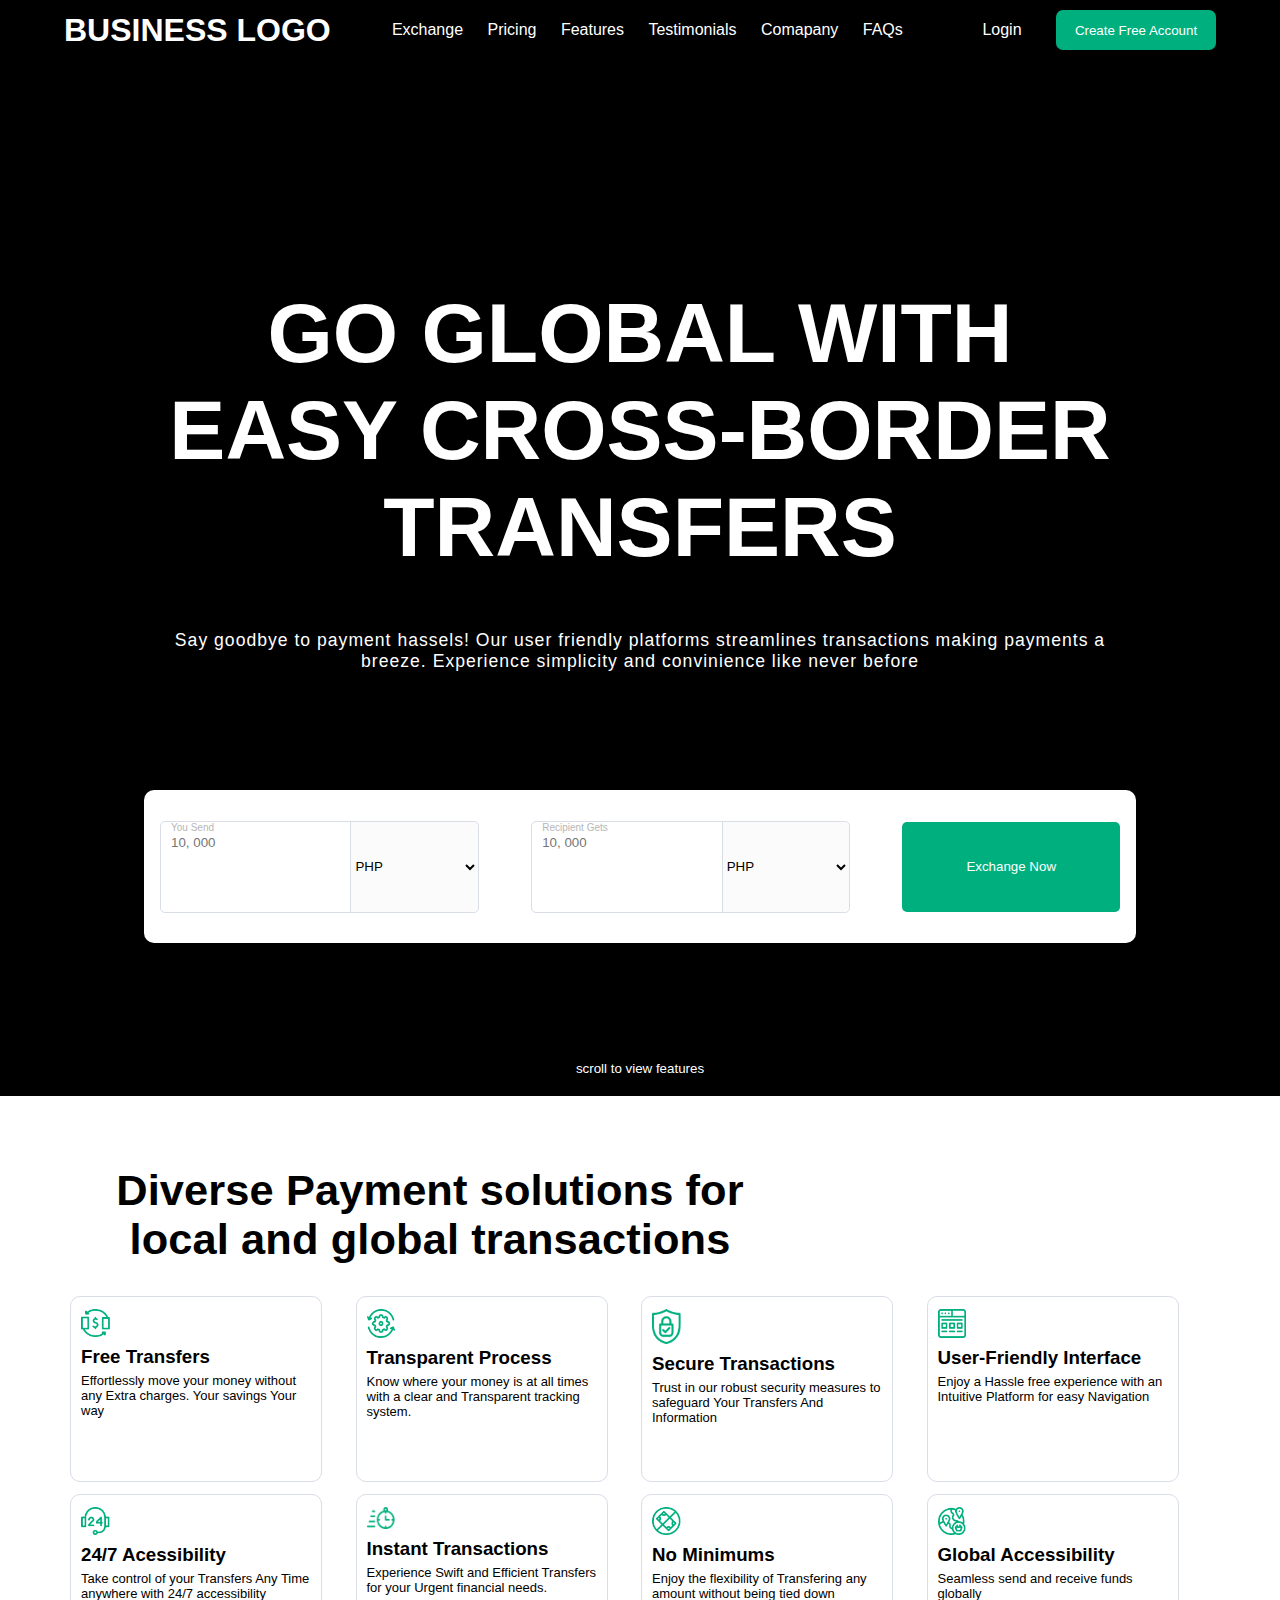
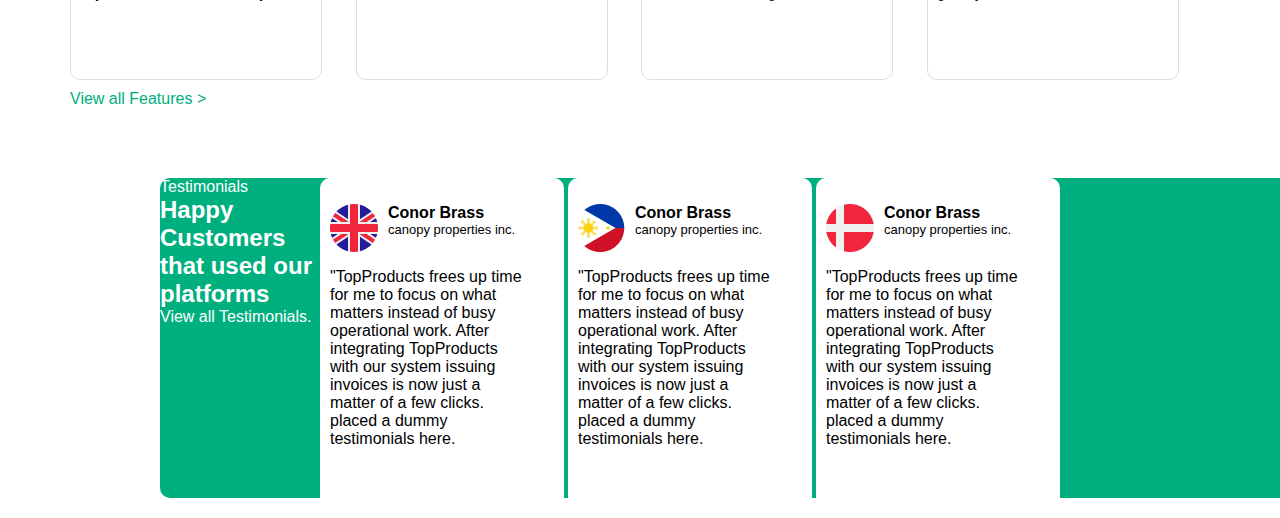
==== new_gig/alpha-page.html @ ebf2578b "Add files via upload" ====
<!DOCTYPE html>
<html lang="en">
<head>
    <meta charset="UTF-8">
    <meta name="viewport" content="width=device-width, initial-scale=1.0">
    <link rel="stylesheet" href="./alpha-page.css">
    <title>Document</title>
</head>
<body>
    <div class="main-div">

        <nav class="nav-bar">
            <div class="main-nav">
                <h1 class="logo">BUSINESS LOGO</h1>
                <div class="nav-burger">
                    <a class="nav-options" href="">Exchange</a>
                    <a class="nav-options" href="">Pricing</a>
                    <a class="nav-options" href="">Features</a>
                    <a class="nav-options" href="">Testimonials</a>
                    <a class="nav-options" href="">Comapany</a>
                    <a class="nav-options" href="">FAQs</a>
                </div>
            </div>
            <div class="mini-nav">
                <a href="">Login</a>
                <button class="sign-up">Create Free Account</button>
            </div>
        </nav>

    <!--=======================================================================================================================-->
    <!--=======================================================================================================================-->
    <!--=======================================================================================================================-->
    <!--=======================================================================================================================-->

        <div class="section-header">
            <div class="header-div">
                <h1 class="heading">GO GLOBAL WITH</h1>
                <h1 class="heading">EASY CROSS-BORDER</h1>
                <h1 class="heading">TRANSFERS</h1>
            </div>
            <p class="header-text">Say goodbye to payment hassels! Our user friendly platforms streamlines transactions
                making payments a breeze. Experience simplicity and convinience like never before
            </p>
            <div class="currency-section">
                <div class="input-one">
                    <div class="send-text">
                        <p class="send-label">
                            You Send
                        </p>
                        <input type="text" class="send-input" placeholder="10, 000">
                    </div>
                    
                    <select class="currency-select" name="" id="">
                        <option value="" >
                            <div class="pairs"><img class='flag' src="./boots.jpeg" alt="">PHP</div>
                            
                        </option>
                        <option value=""><strong>USD</strong></option>
                        <option value=""><strong>GBP</strong></option>
                        <option value=""><strong>EUR</strong></option>
                        <option value=""><strong>CAD</strong></option>
                    </select>
                </div>


                <div class="input-one">
                    <div class="send-text">
                        <p class="send-label">
                            Recipient Gets
                        </p>
                        <input type="text" class="send-input" placeholder="10, 000">
                    </div>
                    
                    <select class="currency-select" name="" id="">
                        <option value="" >
                            <div class="pairs"><img class='flag' src="./boots.jpeg" alt="">PHP</div>
                            
                        </option>
                        <option value=""><strong>USD</strong></option>
                        <option value=""><strong>GBP</strong></option>
                        <option value=""><strong>EUR</strong></option>
                        <option value=""><strong>CAD</strong></option>
                    </select>       
                </div>
                <button class="exchange">Exchange Now</button>

            </div>

            <p style='color: white; font-size: smaller; padding-bottom: 20px;'>scroll to view features</p>
        </div>
    </div>
    <!--=======================================================================================================================-->
    <!--=======================================================================================================================-->
    <!--=======================================================================================================================-->
    <!--=======================================================================================================================-->
        
        <div class="features">
            <h1 class="div-heading">Diverse Payment solutions for local and global transactions</h1>


            <div class="grid-div">
                <div class="features-options">
                    <img class="grid-icon" src="./Frame(3).png" alt="">
                    <h3 class="grid-header">Free Transfers</h3>
                    <p class="grid-text">Effortlessly move your money without any Extra charges. Your savings Your way</p>
                </div>

                <div class="features-options">
                    <img class="grid-icon" src="./Frame(4).png" alt="">
                    <h3 class="grid-header">Transparent Process</h3>
                    <p class="grid-text">Know where your money is at all times with a clear and Transparent tracking system.</p>
                </div>

                <div class="features-options">
                    <img class="grid-icon" src="./Frame(5).png" alt="">
                    <h3 class="grid-header">Secure Transactions</h3>
                    <p class="grid-text">Trust in our robust security measures to safeguard Your Transfers And Information</p>
                </div>

                <div class="features-options">
                    <img class="grid-icon" src="./Frame(6).png" alt="">
                    <h3 class="grid-header">User-Friendly Interface</h3>
                    <p class="grid-text">Enjoy a Hassle free experience with an Intuitive Platform for easy Navigation</p>
                </div>

                <div class="features-options">
                    <img class="grid-icon" src="./Frame(7).png" alt="">
                    <h3 class="grid-header">24/7 Acessibility</h3>
                    <p class="grid-text">Take control of your Transfers Any Time anywhere with 24/7 accessibility</p>
                </div>

                <div class="features-options">
                    <img class="grid-icon" src="./Frame(8).png" alt="">
                    <h3 class="grid-header">Instant Transactions</h3>
                    <p class="grid-text">Experience Swift and Efficient Transfers for your Urgent financial needs.</p>
                </div>

                <div class="features-options">
                    <img class="grid-icon" src="./Frame(9).png" alt="">
                    <h3 class="grid-header">No Minimums</h3>
                    <p class="grid-text">Enjoy the flexibility of Transfering any amount without being tied down</p>
                </div>

                <div class="features-options">
                    <img class="grid-icon" src="./Frame(10).png" alt="">
                    <h3 class="grid-header">Global Accessibility</h3>
                    <p class="grid-text">Seamless send and receive funds globally</p>
                </div>
            </div>
            <a class="link" href="">View all Features ></a>
        </div>
    <!--=======================================================================================================================-->
    <!--=======================================================================================================================-->
    <!--=======================================================================================================================-->
    <!--=======================================================================================================================-->
    <div class="testimonials">
        
        <div class="div-text">
            <p class="testimonials-text">Testimonials</p>
            <h2 class="testimonial-header">Happy Customers that used our platforms</h2>
            <a class="testimonial-link" href="">View all Testimonials.</a>
        </div>

        <div class="comments">
            <div class="comment-div">
                <div class="profile-header">
                    <img src="./Frame(12).png" alt="">
                    <div class="profile-text">
                        <p class="testimonial-name">Conor Brass</p>
                        <p class="properties">canopy properties inc.</p>
                    </div>
                </div>
                <p class="main-testimonials">"TopProducts frees up time for me to focus on what matters instead of busy 
                    operational work. After integrating TopProducts with our system issuing invoices
                    is now just a matter of a few clicks. placed a dummy testimonials here.
                </p>
            </div>

            <div class="comment-div">
                <div class="profile-header">
                    <img src="./Group13.png" alt="">
                    <div class="profile-text">
                        <p class="testimonial-name">Conor Brass</p>
                        <p class="properties">canopy properties inc.</p>
                    </div>
                </div>
                <p class="main-testimonials">"TopProducts frees up time for me to focus on what matters instead of busy 
                    operational work. After integrating TopProducts with our system issuing invoices
                    is now just a matter of a few clicks. placed a dummy testimonials here.
                </p>
            </div>

            <div class="comment-div">
                <div class="profile-header">
                    <img src="./Frame(13).png" alt="">
                    <div class="profile-text">
                        <p class="testimonial-name">Conor Brass</p>
                        <p class="properties">canopy properties inc.</p>
                    </div>
                </div>
                <p class="main-testimonials">"TopProducts frees up time for me to focus on what matters instead of busy 
                    operational work. After integrating TopProducts with our system issuing invoices
                    is now just a matter of a few clicks. placed a dummy testimonials here.
                </p>
            </div>
        </div>
    </div>
</body>
</html>
---- new_gig/alpha-page.css ----
*{
    margin: 0;
    padding: 0;
}


:root{
    --button-color: #00AF7E;
    --text-color: rgb(187, 186, 186);
    --color-white: white ;
    --border-color: #D9DDE8;
}

body {
    margin: 0;
    font-family: Arial, sans-serif; /* Use a standard font for better compatibility */
    width: 100%;
    height: 100%;
}

.main-div {
    background-color: black;
    height: 100%;
}

.nav-bar {
    display: flex;
    justify-content: space-between;
    align-items: center; /* Center vertically */
    padding: 10px 20px; /* Add padding for better appearance */
}

.main-nav {
    display: flex;
    align-items: center; /* Center vertically within the main-nav */
}

.nav-burger {
    padding-left: 4vw;
}

.nav-options {
    padding: 0 10px; /* Add padding for better spacing */
}

a {
    text-decoration: none;
    color: var(--color-white);
}

.logo {
    color: var(--color-white);
}

.sign-up {
    background-color: var(--button-color);
    width: 10rem;
    height: 2.5rem;
    border-radius: 7px;
    border: none;
    color: var(--color-white);
    margin-left: 10px; 
    cursor: pointer;
}


.mini-nav a {
    margin-right: 20px;
    color: var(--color-white);
    text-decoration: none;
}
.nav-bar{
    padding-left: 5vw;
    padding-right: 5vw;
}

/* ======================================================================================================================== */
/* ======================================================================================================================== */

.section-header{
    width: 100%;
    display: flex;
    flex-direction: column;
    gap: 6vh;
    align-items: center;
    margin-top: 25vh;
}

.header-div{
    display: flex;
    flex-direction: column;
    align-items: center;
}

.heading{
    color: var(--color-white);
    font-size: calc(20px + 5vw); 
    
    
}

.header-text{
    color: var(--color-white);
    align-items: center;
    width: 75vw;
    font-size: 1.1rem;
    letter-spacing: 1px;
    text-align: center;
}

.currency-section{
    background-color: var(--color-white);
    width: 75vw;
    height: 17vh;
    border-radius: 10px;
    padding: 8;
    display: flex;
    flex-direction: row;
    justify-content: space-between;
    align-items: center;
    padding-left: 1rem;
    padding-right: 1rem;
    margin-top: 4rem;
    margin-bottom: 4rem;
}
.send-text{
    width: 17vw;
    height: 10vh;
    border: none;
    border-top-left-radius: 5px;
    border-bottom-left-radius: 5px;
    border-right: 1px solid #D9DDE8;
   
}
.send-label{
    font-size: x-small;
    color: rgb(182, 182, 182);
}
.send-input{
    
    border: none;
    width: 8vw;
}
.send-input:focus{
    outline: none;
}
.currency-select{
    height: 10vh;
    width: 12vw;
    background-color: #FBFBFB;
    border: none;
    border-top-right-radius: 5px;
    border-bottom-right-radius: 5px;
}
.input-one {
    display: flex;
    border: 1px solid #D9DDE8;
    width: 24vw;
    height: 10vh;
    border-radius: 5px;
    padding-left: 10px;
}
.flag{
    width: 20px;
    height: 20px;

}
.pairs{
    display: flex;
    flex-direction: row;
}
.exchange{
    background-color: var(--button-color);
    width: 17vw;
    height: 10vh;
    border: none;
    border-radius: 5px;
    color: white;
    cursor: pointer;
}

/* ======================================================================================================================== */
/* ======================================================================================================================== */
.features{
    padding: 70px;
    align-items: center;
}
.div-heading{
   font-size: calc(5px + 3vw);
   letter-spacing: 0.1px;
   font-weight: bold;
   width: 45rem;
   text-align: center;
   padding-bottom: 2rem;
}
.grid-div{
    display: grid;
    grid-template-columns: repeat(4, 1fr);
    gap: 2px;
}
.features-options{
    width: 18vw;
    height: 18vh;
    border: 1px solid #D9DDE8;
    border-radius: 10px;
    padding: 10px;
    padding-top: 12px;
    margin-bottom: 10px;

}
.grid-icon{
    width: 1.8rem;
    margin-bottom: 5px;
}
.grid-header{
    margin-bottom: 5px;
}
.grid-text{
    font-size: small;
    margin-bottom: 5px;
}
.link{
    color: var(--button-color);
    border-bottom: #00AF7E;
    padding-bottom: 5px;
}
.testimonials{
    width: 90%;
    height: 20rem;
    background-color: var(--button-color);
    border-radius: 10px;
    margin-left: 10rem;
    display: flex;
    flex-direction: row;
    
    
}
.testimonials-text{
    color: white;
}
.testimonial-header{
    font-size: x-large;
}
.div-text{
    color: white;
    width: 10rem;
    display: inline-block;
    height: 100%;
}
.testimonial-link{
    color: white;
}
.main-testimonials{
    width: 12rem;
    
}
.comments{
    display: flex;
    flex-direction: row;
    gap: 4px;
}
.comment-div{
    background-color: white;
    width: 14rem;
    border-radius: 10px;
    padding: 10px;
    height: 100%;
    
}
.profile-header{
    display: flex;
    flex-direction: row;
    gap: 10px;
    margin-bottom: 1rem;
    margin-top: 1rem;
}
.properties{
    font-size: small;
}
.testimonial-name{
    font-weight: 900;
}
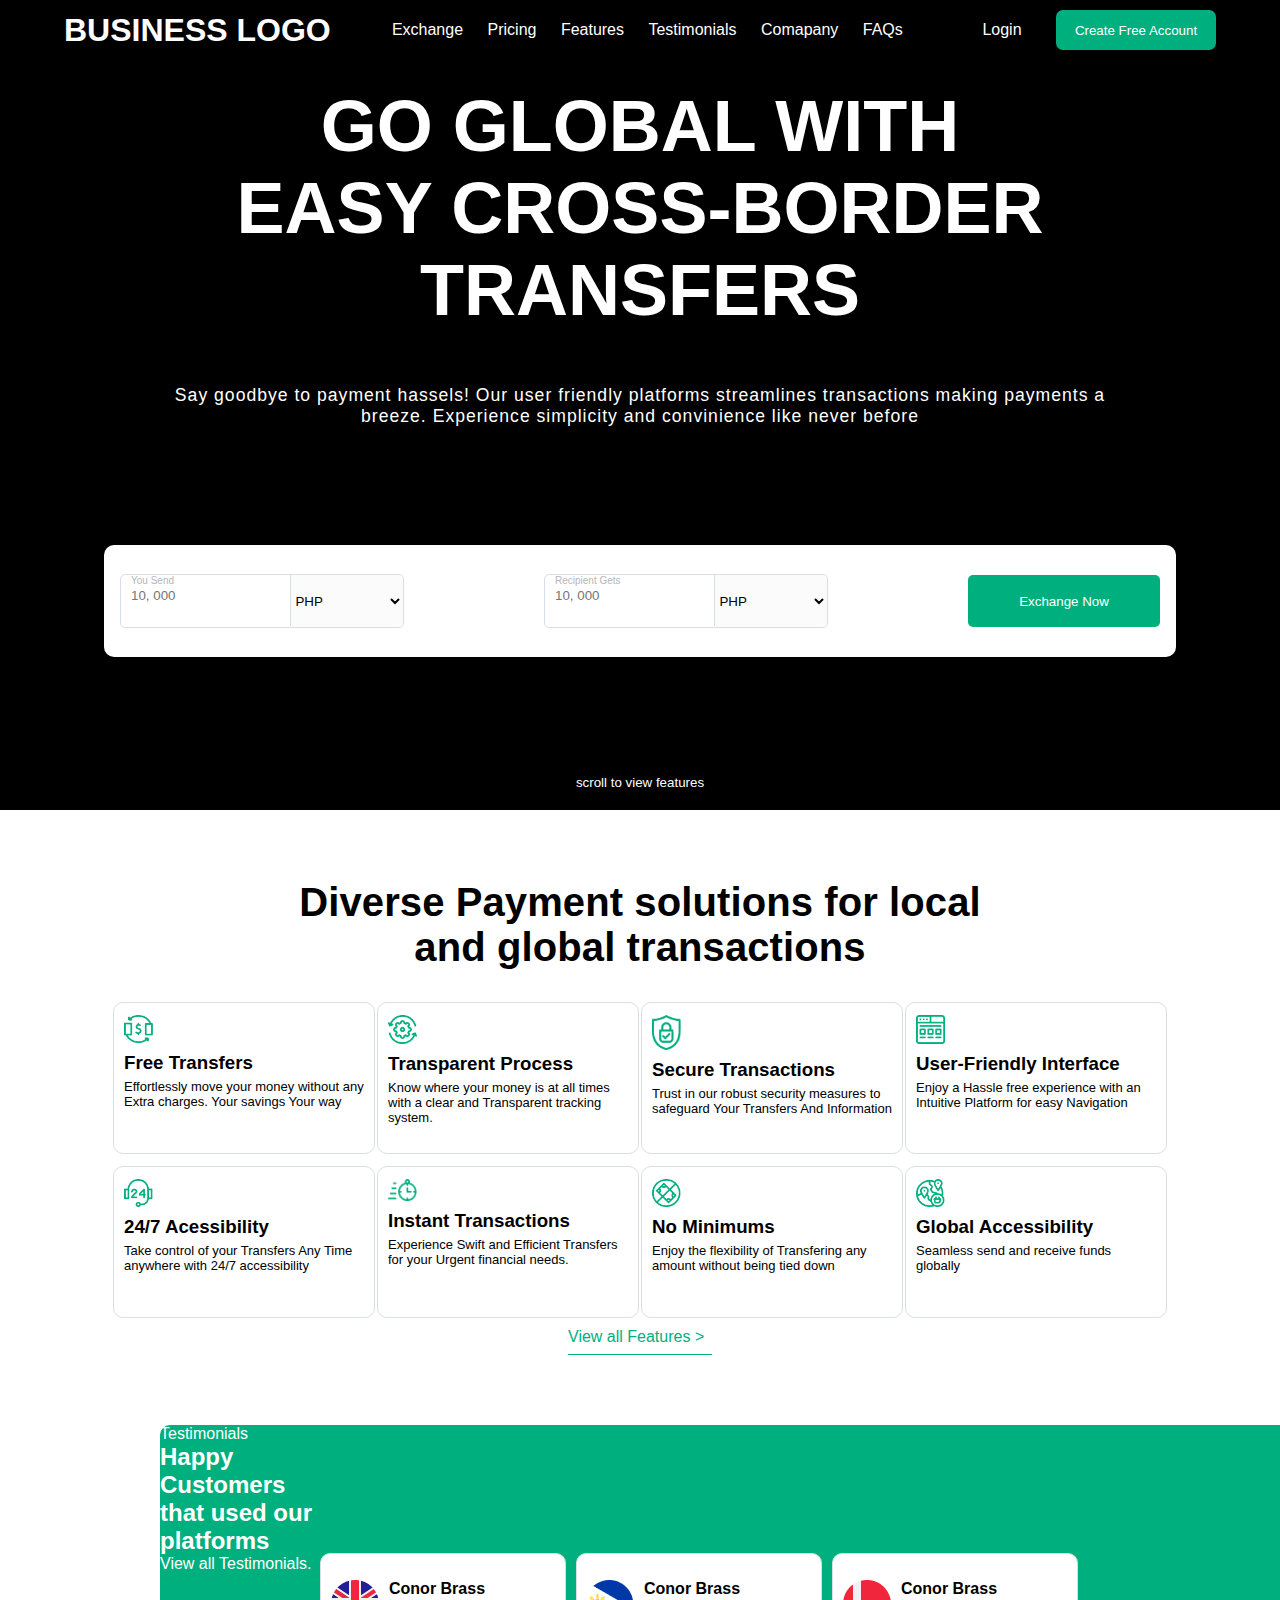
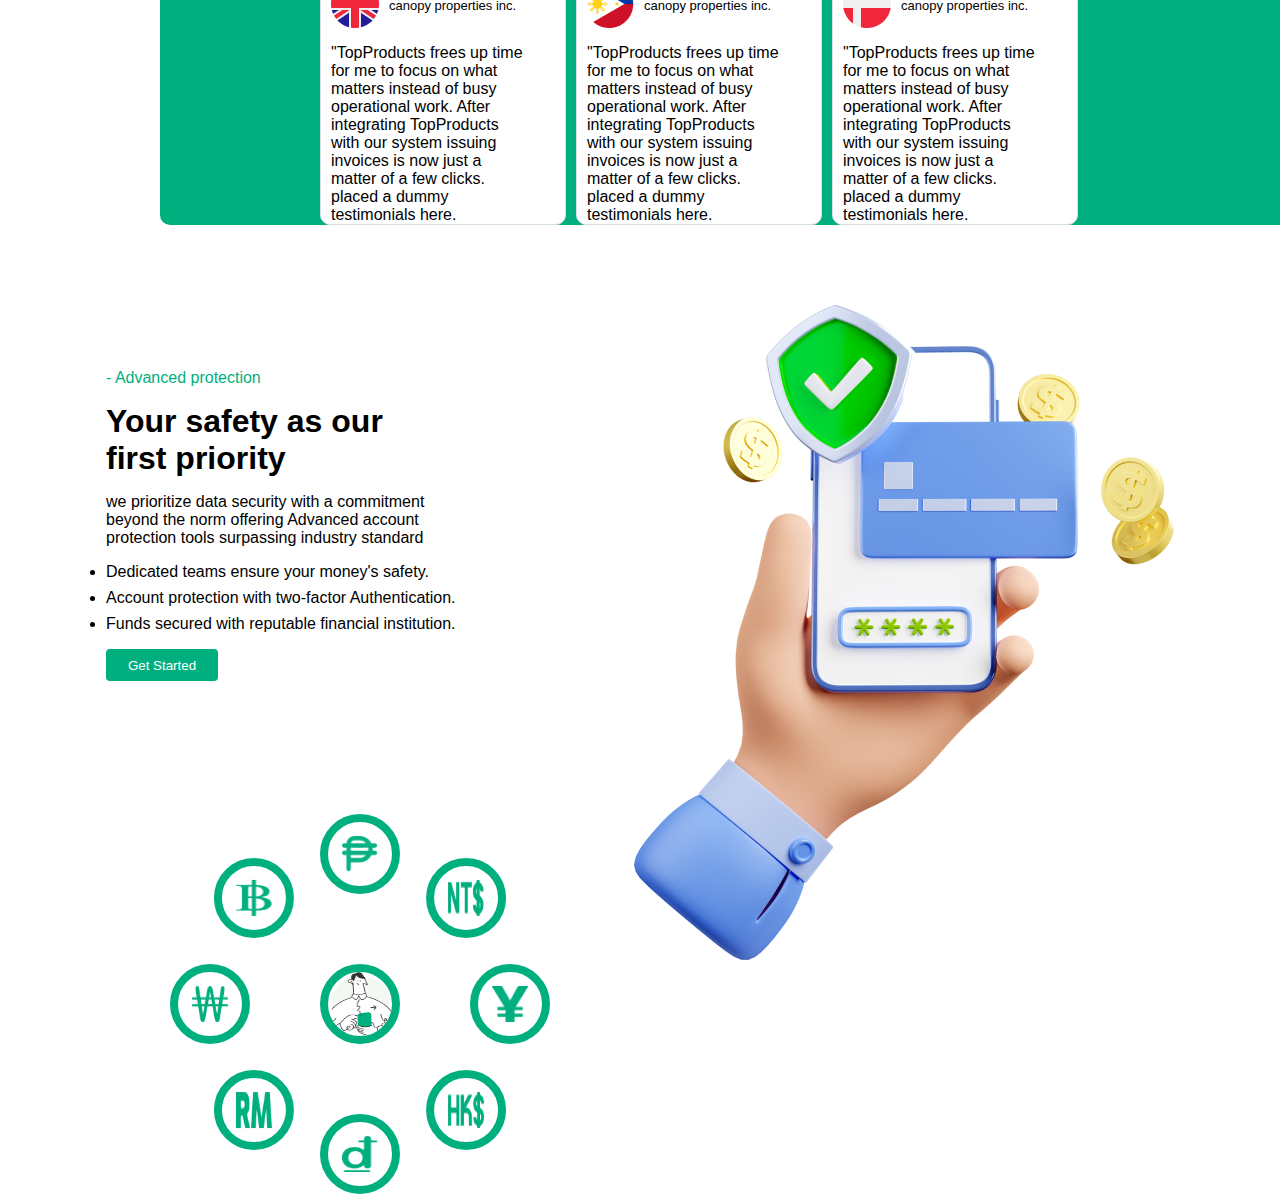
==== commit 4f44a434: "Add files via upload" ====
--- a/new_gig/alpha-page.html
+++ b/new_gig/alpha-page.html
@@ -3,7 +3,7 @@
 <head>
     <meta charset="UTF-8">
     <meta name="viewport" content="width=device-width, initial-scale=1.0">
-    <link rel="stylesheet" href="./alpha-page.css">
+    <link rel="stylesheet" href="./static/alpha-page.css">
     <title>Document</title>
 </head>
 <body>
@@ -41,6 +41,7 @@
             <p class="header-text">Say goodbye to payment hassels! Our user friendly platforms streamlines transactions
                 making payments a breeze. Experience simplicity and convinience like never before
             </p>
+
             <div class="currency-section">
                 <div class="input-one">
                     <div class="send-text">
@@ -51,10 +52,7 @@
                     </div>
                     
                     <select class="currency-select" name="" id="">
-                        <option value="" >
-                            <div class="pairs"><img class='flag' src="./boots.jpeg" alt="">PHP</div>
-                            
-                        </option>
+                        <option value="" >PHP</option>
                         <option value=""><strong>USD</strong></option>
                         <option value=""><strong>GBP</strong></option>
                         <option value=""><strong>EUR</strong></option>
@@ -72,10 +70,7 @@
                     </div>
                     
                     <select class="currency-select" name="" id="">
-                        <option value="" >
-                            <div class="pairs"><img class='flag' src="./boots.jpeg" alt="">PHP</div>
-                            
-                        </option>
+                        <option value="" >PHP</option>
                         <option value=""><strong>USD</strong></option>
                         <option value=""><strong>GBP</strong></option>
                         <option value=""><strong>EUR</strong></option>
@@ -100,59 +95,63 @@
 
             <div class="grid-div">
                 <div class="features-options">
-                    <img class="grid-icon" src="./Frame(3).png" alt="">
+                    <img class="grid-icon" src="./static/Frame(3).png" alt="">
                     <h3 class="grid-header">Free Transfers</h3>
                     <p class="grid-text">Effortlessly move your money without any Extra charges. Your savings Your way</p>
                 </div>
 
                 <div class="features-options">
-                    <img class="grid-icon" src="./Frame(4).png" alt="">
+                    <img class="grid-icon" src="./static/Frame(4).png" alt="">
                     <h3 class="grid-header">Transparent Process</h3>
                     <p class="grid-text">Know where your money is at all times with a clear and Transparent tracking system.</p>
                 </div>
 
                 <div class="features-options">
-                    <img class="grid-icon" src="./Frame(5).png" alt="">
+                    <img class="grid-icon" src="./static/Frame(5).png" alt="">
                     <h3 class="grid-header">Secure Transactions</h3>
                     <p class="grid-text">Trust in our robust security measures to safeguard Your Transfers And Information</p>
                 </div>
 
                 <div class="features-options">
-                    <img class="grid-icon" src="./Frame(6).png" alt="">
+                    <img class="grid-icon" src="./static/Frame(6).png" alt="">
                     <h3 class="grid-header">User-Friendly Interface</h3>
                     <p class="grid-text">Enjoy a Hassle free experience with an Intuitive Platform for easy Navigation</p>
                 </div>
 
                 <div class="features-options">
-                    <img class="grid-icon" src="./Frame(7).png" alt="">
+                    <img class="grid-icon" src="./static/Frame(7).png" alt="">
                     <h3 class="grid-header">24/7 Acessibility</h3>
                     <p class="grid-text">Take control of your Transfers Any Time anywhere with 24/7 accessibility</p>
                 </div>
 
                 <div class="features-options">
-                    <img class="grid-icon" src="./Frame(8).png" alt="">
+                    <img class="grid-icon" src="./static/Frame(8).png" alt="">
                     <h3 class="grid-header">Instant Transactions</h3>
                     <p class="grid-text">Experience Swift and Efficient Transfers for your Urgent financial needs.</p>
                 </div>
 
                 <div class="features-options">
-                    <img class="grid-icon" src="./Frame(9).png" alt="">
+                    <img class="grid-icon" src="./static/Frame(9).png" alt="">
                     <h3 class="grid-header">No Minimums</h3>
                     <p class="grid-text">Enjoy the flexibility of Transfering any amount without being tied down</p>
                 </div>
 
                 <div class="features-options">
-                    <img class="grid-icon" src="./Frame(10).png" alt="">
+                    <img class="grid-icon" src="./static/Frame(10).png" alt="">
                     <h3 class="grid-header">Global Accessibility</h3>
                     <p class="grid-text">Seamless send and receive funds globally</p>
                 </div>
             </div>
-            <a class="link" href="">View all Features ></a>
-        </div>
-    <!--=======================================================================================================================-->
-    <!--=======================================================================================================================-->
-    <!--=======================================================================================================================-->
-    <!--=======================================================================================================================-->
+            <div class="view-link">
+                <a class="link" href="">View all Features ></a>
+            </div>
+            
+        </div>
+    <!--=======================================================================================================================-->
+    <!--=======================================================================================================================-->
+    <!--=======================================================================================================================-->
+    <!--=======================================================================================================================-->
+    
     <div class="testimonials">
         
         <div class="div-text">
@@ -164,7 +163,7 @@
         <div class="comments">
             <div class="comment-div">
                 <div class="profile-header">
-                    <img src="./Frame(12).png" alt="">
+                    <img src="./static/Frame(12).png" alt="">
                     <div class="profile-text">
                         <p class="testimonial-name">Conor Brass</p>
                         <p class="properties">canopy properties inc.</p>
@@ -178,7 +177,7 @@
 
             <div class="comment-div">
                 <div class="profile-header">
-                    <img src="./Group13.png" alt="">
+                    <img src="./static/Group13.png" alt="">
                     <div class="profile-text">
                         <p class="testimonial-name">Conor Brass</p>
                         <p class="properties">canopy properties inc.</p>
@@ -192,7 +191,7 @@
 
             <div class="comment-div">
                 <div class="profile-header">
-                    <img src="./Frame(13).png" alt="">
+                    <img src="./static/Frame(13).png" alt="">
                     <div class="profile-text">
                         <p class="testimonial-name">Conor Brass</p>
                         <p class="properties">canopy properties inc.</p>
@@ -205,5 +204,82 @@
             </div>
         </div>
     </div>
+
+    <!--=======================================================================================================================-->
+    <!--=======================================================================================================================-->
+    <!--=======================================================================================================================-->
+    <!--=======================================================================================================================-->
+    
+    <div class="security-section">
+        <div class="security-text">
+            <p class="p-tag">- Advanced protection</p>
+            <h1 class="security-heading">
+                Your safety as our first priority
+            </h1>
+            <p class="text-body">
+                we prioritize data security with a commitment beyond the norm offering Advanced 
+                account protection tools surpassing industry standard
+            </p>
+            <ul>
+                <li>Dedicated teams ensure your money's safety.</li>
+                <li>Account protection with two-factor Authentication.</li>
+                <li>Funds secured with reputable financial institution.</li>
+            </ul>
+            <button class="btn">Get Started</button>
+        </div>
+
+        <div class="security-img">
+            <img src="./static/3d-hand-using-online-banking-app-smartphone1.png" alt="">
+        </div>
+    </div>
+
+    
+    <!--=======================================================================================================================-->
+    <!--=======================================================================================================================-->
+    <!--=======================================================================================================================-->
+    <!--=======================================================================================================================-->
+    
+    <div class="duo-section">
+        <div class="duo-one">
+            <div class="icon-div">
+                <img class="logo-icon" src="./static/vector/Vector(1).png" alt="">
+            </div>
+
+            <div class="icon-div">
+                <img class="logo-icon" src="./static/vector/Vector(2).png" alt="">
+            </div>
+
+            <div class="icon-div">
+                <img class="logo-icon" src="./static/vector/Vector(3).png" alt="">
+            </div>
+
+            <div class="icon-div">
+                <img class="logo-icon" src="./static/vector/Vector(4).png" alt="">
+            </div>
+
+            <div class="icon-div">
+                <img class="logo-icon" src="./static/vector/Vector(5).png" alt="">
+            </div>
+
+            <div class="icon-div">
+                <img class="logo-icon" src="./static/vector/Vector(6).png" alt="">
+            </div>
+
+            <div class="icon-div">
+                <img class="logo-icon" src="./static/vector/Frame(8).png" alt="">
+            </div>
+
+            <div class="icon-div">
+                <img class="logo-icon" src="./static/vector/Vector(7).png" alt="">
+            </div>
+
+            <img class="icon-div" src="./static/CHARACTERS.png" alt="">
+
+        </div>
+        <div class="duo-two">
+            <a href="">Get paid</a>
+            
+        </div>
+    </div>
 </body>
 </html>--- a/new_gig/static/alpha-page.css
+++ b/new_gig/static/alpha-page.css
@@ -0,0 +1,369 @@
+*{
+    margin: 0;
+    padding: 0;
+}
+
+
+:root{
+    --button-color: #00AF7E;
+    --text-color: rgb(187, 186, 186);
+    --color-white: white ;
+    --border-color: #D9DDE8;
+}
+
+body {
+    margin: 0;
+    font-family: Arial, sans-serif; /* Use a standard font for better compatibility */
+    width: 100%;
+    height: 100%;
+}
+
+.main-div {
+    background-color: black;
+    height: 100%;
+}
+
+.nav-bar {
+    display: flex;
+    justify-content: space-between;
+    align-items: center; /* Center vertically */
+    padding: 10px 20px; /* Add padding for better appearance */
+}
+
+.main-nav {
+    display: flex;
+    align-items: center; /* Center vertically within the main-nav */
+}
+
+.nav-burger {
+    padding-left: 4vw;
+}
+
+.nav-options {
+    padding: 0 10px; /* Add padding for better spacing */
+}
+
+a {
+    text-decoration: none;
+    color: var(--color-white);
+}
+
+.logo {
+    color: var(--color-white);
+}
+
+.sign-up {
+    background-color: var(--button-color);
+    width: 10rem;
+    height: 2.5rem;
+    border-radius: 7px;
+    border: none;
+    color: var(--color-white);
+    margin-left: 10px; 
+    cursor: pointer;
+}
+
+
+.mini-nav a {
+    margin-right: 20px;
+    color: var(--color-white);
+    text-decoration: none;
+}
+.nav-bar{
+    padding-left: 5vw;
+    padding-right: 5vw;
+}
+
+/* ======================================================================================================================== */
+/* ======================================================================================================================== */
+
+.section-header{
+    width: 100%;
+    display: flex;
+    flex-direction: column;
+    gap: 6vh;
+    align-items: center;
+    margin-top: 1.5625rem;
+}
+
+.header-div{
+    display: flex;
+    flex-direction: column;
+    align-items: center;
+}
+
+.heading{
+    color: var(--color-white);
+    font-size: calc(2.5rem + 2rem); 
+    
+    
+}
+
+.header-text{
+    color: var(--color-white);
+    align-items: center;
+    width: 60rem;
+    font-size: 1.1rem;
+    letter-spacing: 1px;
+    text-align: center;
+}
+
+.currency-section{
+    background-color: var(--color-white);
+    width: 65rem;
+    height: 7rem;
+    border-radius: 10px;
+    padding: 8;
+    display: flex;
+    flex-direction: row;
+    justify-content: space-between;
+    align-items: center;
+    padding-left: 1rem;
+    padding-right: 1rem;
+    margin-top: 4rem;
+    margin-bottom: 4rem;
+}
+.send-text{
+    width: 10rem;
+    height: 3.2rem;
+    border: none;
+    border-top-left-radius: 5px;
+    border-bottom-left-radius: 5px;
+    border-right: 0.1rem solid #D9DDE8;
+   
+}
+.send-label{
+    font-size: x-small;
+    color: rgb(182, 182, 182);
+}
+.send-input{
+    
+    border: none;
+    width: 8vw;
+}
+.send-input:focus{
+    outline: none;
+}
+.currency-select{
+    height: 3.29;
+    width: 7rem;
+    background-color: #FBFBFB;
+    border: none;
+    border-top-right-radius: 5px;
+    border-bottom-right-radius: 5px;
+}
+.input-one {
+    display: flex;
+    border: 1px solid #D9DDE8;
+    width: 17rem;
+    height: 3.29rem;
+    border-radius: 5px;
+    padding-left: 10px;
+}
+.flag{
+    width: 20px;
+    height: 20px;
+
+}
+.pairs{
+    display: flex;
+    flex-direction: row;
+}
+.exchange{
+    background-color: var(--button-color);
+    width: 12rem;
+    height: 3.29rem;
+    border: none;
+    border-radius: 5px;
+    color: white;
+    cursor: pointer;
+}
+
+/* ======================================================================================================================== */
+/* ======================================================================================================================== */
+
+.features{
+    padding: 70px;
+    display: flex;
+    flex-direction: column;
+    align-items: center;
+}
+.div-heading{
+   font-size: calc(2rem + 0.5rem);
+   letter-spacing: 0.1px;
+   font-weight: bold;
+   width: 45rem;
+   text-align: center;
+   padding-bottom: 2rem;
+}
+.grid-div{
+    display: grid;
+    grid-template-columns: repeat(4, 1fr);
+    gap: 2px;
+}
+.features-options{
+    width: 15rem;
+    height: 8rem;
+    border: 1px solid #D9DDE8;
+    border-radius:  10px;
+    padding: 0.625rem;
+    padding-top: 0.75rem;
+    margin-bottom: 0.625rem;
+
+}
+.grid-icon{
+    width: 1.8rem;
+    margin-bottom: 5px;
+}
+.grid-header{
+    margin-bottom: 5px;
+}
+.grid-text{
+    font-size: small;
+    margin-bottom: 5px;
+}
+.link{
+    color: var(--button-color);
+    border-bottom: #00AF7E;
+    padding-bottom: 5px;
+}
+.testimonials{
+    width: 90%;
+    height: 25rem;
+    background-color: var(--button-color);
+    border-radius: 10px;
+    margin-left: 10rem;
+    display: flex;
+    flex-direction: row;
+    
+    
+}
+.testimonials-text{
+    color: white;
+}
+.testimonial-header{
+    font-size: x-large;
+}
+.div-text{
+    color: white;
+    width: 10rem;
+    display: inline-block;
+    height: 100%;
+}
+.testimonial-link{
+    color: white;
+}
+.main-testimonials{
+    width: 12rem;
+    
+}
+.comments{
+    display: flex;
+    flex-direction: row;
+    gap: 10px;
+    margin-top: 8rem;
+
+}
+.comment-div{
+    background-color: white;
+    width: 14rem;
+    border-radius: 10px;
+    border: 1px solid var(--border-color);
+    padding: 10px;
+    padding-bottom: 5rem;
+}
+.profile-header{
+    display: flex;
+    flex-direction: row;
+    gap: 10px;
+    margin-bottom: 1rem;
+    margin-top: 1rem;
+}
+.properties{
+    font-size: small;
+}
+.testimonial-name{
+    font-weight: 900;
+}
+.view-link{
+    height: 100%;
+    width: 9rem;
+    padding-bottom: 0.5rem;
+    border-bottom: 1px solid #00AF7E;
+}
+
+/* ======================================================================================================================== */
+/* ======================================================================================================================== */
+
+
+.security-section{
+    display: flex;
+    flex-direction: row;
+    gap: 10rem;
+    justify-content: center;
+    
+    width: 100%;
+    margin-top: 5rem;
+    
+}
+.security-text{
+    padding-top: 4rem;
+}
+.p-tag{
+    color: #00AF7E;
+    margin-bottom: 1rem;
+}
+.security-heading{
+    width: 19rem;
+    margin-bottom: 1rem;
+}
+.text-body{
+    width: 23rem;
+    margin-bottom: 1rem;
+    
+}
+.btn{
+    background-color: var(--button-color);
+    color: white;
+    border: none;
+    border-radius: 4px;
+    width: 7rem;
+    height: 2rem;
+}
+ul{
+    display: flex;
+    flex-direction: column;
+    gap: 0.5rem;
+    margin-bottom: 1rem;
+}
+
+/* ======================================================================================================================== */
+/* ======================================================================================================================== */
+.icon-div{
+    transform-origin: 50% 100%;
+    background-color: var(--color-white);
+    width: 4rem;
+    height: 4rem;
+    border-radius: 2.5rem;
+    border: 0.5rem solid #00AF7E;
+    display: flex;
+    flex-direction: column;
+    align-items: center;
+    justify-content: center;
+    position: absolute;
+    margin-left: 20rem;
+}
+.logo-icon{
+    width: 2.2rem;
+    height: 2.2rem;
+}
+.icon-div:nth-child(1) { transform: rotate(270deg) translate(150px) rotate(-270deg); }/*  */
+.icon-div:nth-child(2) { transform: rotate(315deg) translate(150px) rotate(-315deg); }
+.icon-div:nth-child(3) { transform: rotate(360deg) translate(150px) rotate(-360deg); }
+.icon-div:nth-child(4) { transform: rotate(45deg) translate(150px) rotate(-45deg); }
+.icon-div:nth-child(5) { transform: rotate(90deg) translate(150px) rotate(-90deg); }
+.icon-div:nth-child(6) { transform: rotate(135deg) translate(150px) rotate(-135deg); }
+.icon-div:nth-child(7) { transform: rotate(180deg) translate(150px) rotate(-180deg); }/*  */
+.icon-div:nth-child(8) { transform: rotate(225deg) translate(150px) rotate(-225deg); }/*  */
+
+
